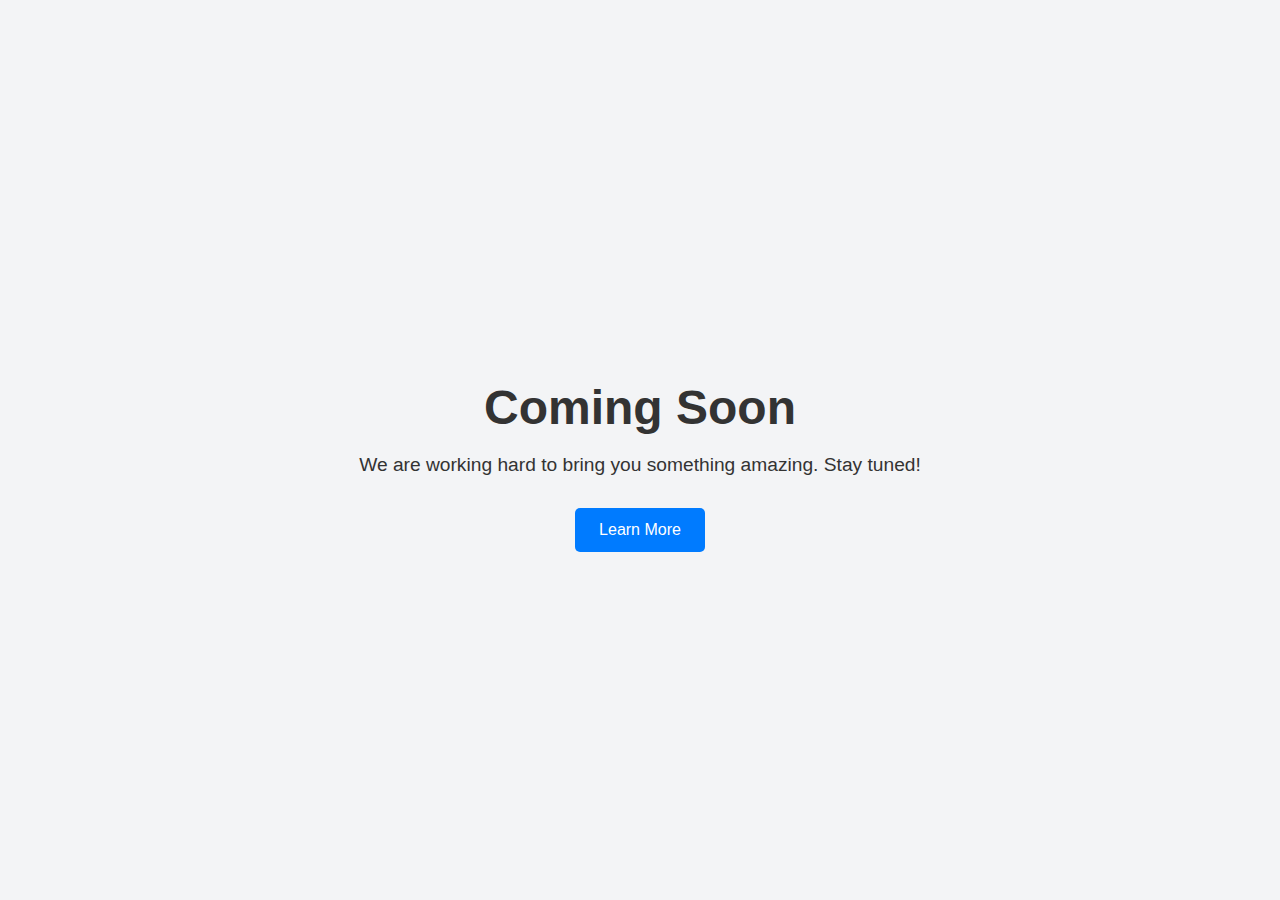
==== docs/index.html @ 0c351335 "estructura de archivos web" ====
<!DOCTYPE html>
<html lang="en">
<head>
    <meta charset="UTF-8">
    <meta name="viewport" content="width=device-width, initial-scale=1.0">
    <title>Placeholder Page</title>
    <style>
        body {
            display: flex;
            justify-content: center;
            align-items: center;
            height: 100vh;
            margin: 0;
            font-family: Arial, sans-serif;
            background-color: #f3f4f6;
            color: #333;
        }
        .container {
            text-align: center;
        }
        h1 {
            font-size: 3rem;
            margin-bottom: 1rem;
        }
        p {
            font-size: 1.2rem;
            margin-bottom: 2rem;
        }
        .button {
            display: inline-block;
            padding: 0.8rem 1.5rem;
            font-size: 1rem;
            color: white;
            background-color: #007bff;
            border: none;
            border-radius: 5px;
            text-decoration: none;
            cursor: pointer;
        }
        .button:hover {
            background-color: #0056b3;
        }
    </style>
</head>
<body>
    <div class="container">
        <h1>Coming Soon</h1>
        <p>We are working hard to bring you something amazing. Stay tuned!</p>
        <a href="#" class="button">Learn More</a>
    </div>
</body>
</html>
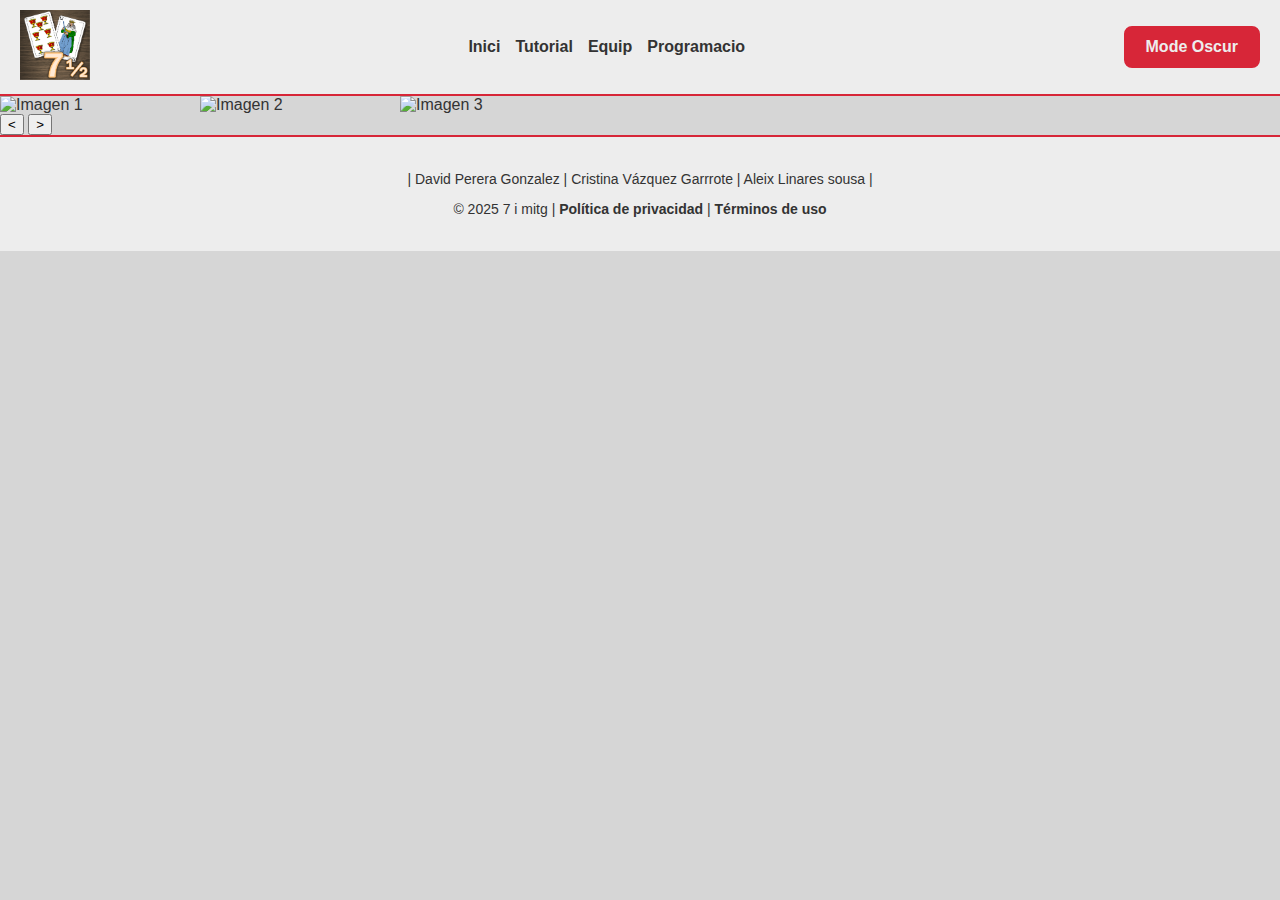
==== commit bb6277b4: "WebPage1" ====
--- a/docs/index.html
+++ b/docs/index.html
@@ -3,50 +3,40 @@
 <head>
     <meta charset="UTF-8">
     <meta name="viewport" content="width=device-width, initial-scale=1.0">
-    <title>Placeholder Page</title>
-    <style>
-        body {
-            display: flex;
-            justify-content: center;
-            align-items: center;
-            height: 100vh;
-            margin: 0;
-            font-family: Arial, sans-serif;
-            background-color: #f3f4f6;
-            color: #333;
-        }
-        .container {
-            text-align: center;
-        }
-        h1 {
-            font-size: 3rem;
-            margin-bottom: 1rem;
-        }
-        p {
-            font-size: 1.2rem;
-            margin-bottom: 2rem;
-        }
-        .button {
-            display: inline-block;
-            padding: 0.8rem 1.5rem;
-            font-size: 1rem;
-            color: white;
-            background-color: #007bff;
-            border: none;
-            border-radius: 5px;
-            text-decoration: none;
-            cursor: pointer;
-        }
-        .button:hover {
-            background-color: #0056b3;
-        }
-    </style>
+    <title>Inici | Projecto 7 i 1/5</title>
+    <link rel="stylesheet" href="CSS/HeaderFooter.css">
+    <link rel="stylesheet" href="CSS/index.css">
 </head>
-<body>
-    <div class="container">
-        <h1>Coming Soon</h1>
-        <p>We are working hard to bring you something amazing. Stay tuned!</p>
-        <a href="#" class="button">Learn More</a>
+<body class="body">
+    <header>
+        <nav class="navbar">
+            <div class="logo"><a href="index.html"><img src="IMG/Logo.png" alt="Logo"></a></div>
+            <ul class="nav-links">
+                <li><a href="index.html">Inici</a></li>
+                <li><a href="tutorial.html">Tutorial</a></li>
+                <li><a href="equip.html">Equip</a></li>
+                <li><a href="programacion.html">Programacio</a></li>
+            </ul>
+            <button id="Mode">Mode Oscur</button>
+        </nav>
+    </header>
+
+    <div class="carousel-container">
+        <div class="carousel">
+            <img src="https://via.placeholder.com/600x400?text=Imagen+1" alt="Imagen 1">
+            <img src="https://via.placeholder.com/600x400?text=Imagen+2" alt="Imagen 2">
+            <img src="https://via.placeholder.com/600x400?text=Imagen+3" alt="Imagen 3">
+        </div>
+        <button class="prev" id="prev">&lt;</button>
+        <button class="next" id="next">&gt;</button>
     </div>
+
+    <footer class="footer">
+        <p>| David Perera Gonzalez | Cristina Vázquez Garrrote | Aleix Linares sousa |</p>
+        <p>&copy; 2025 7 i mitg | <a href="#">Política de privacidad</a> | <a href="#">Términos de uso</a></p>
+    </footer>
+
+    <script src="JS/mode.js"></script>
+    <script src="JS/carrusel.js"></script>
 </body>
-</html>
+</html>--- a/docs/CSS/HeaderFooter.css
+++ b/docs/CSS/HeaderFooter.css
@@ -0,0 +1,175 @@
+/* Estilo Normal */
+.body {
+    margin: 0;
+    font-family: Arial, sans-serif;
+    transition: background-color 0.3s, color 0.3s;
+    background-color: #d6d6d6;
+    color: #333333; 
+}
+
+.navbar {
+    display: flex;
+    justify-content: space-between;
+    align-items: center;
+    padding: 10px 20px;
+    background-color: #EDEDED; 
+    border-bottom: 2px solid #D72638;
+}
+
+.nav-links {
+    list-style: none;
+    display: flex;
+    gap: 15px;
+    margin: 0;
+    padding: 0;
+}
+
+.nav-links li a {
+    text-decoration: none;
+    color: #333333;
+    font-weight: bold;
+    transition: color 0.3s;
+}
+
+.nav-links li a:hover {
+    color: #D72638;
+}
+
+.logo img {
+    width: 70px;
+}
+
+
+#Mode {
+    background-color: #D72638;
+    color: #EDEDED; 
+    border: 2px solid #D72638;
+    border-radius: 8px;
+    padding: 10px 20px;
+    font-size: 16px;
+    font-weight: bold;
+    cursor: pointer;
+    transition: background-color 0.3s, color 0.3s, transform 0.2s;
+}
+
+#Mode:hover {
+    background-color: #EDEDED;
+    color: #D72638;
+    transform: scale(1.05);
+}
+
+#Mode:active {
+    transform: scale(0.95);
+    background-color: #A71E2B; 
+    border-color: #A71E2B; 
+}
+
+
+
+.footer {
+    background-color: #EDEDED; 
+    color: #333333;
+    text-align: center;
+    padding: 20px 0;
+    font-size: 14px;
+    border-top: 2px solid #D72638;
+}
+  
+.footer a {
+    color: #333333;
+    text-decoration: none;
+    font-weight: bold;
+    transition: color 0.3s;
+}
+  
+.footer a:hover {
+    color: #D72638; 
+  }
+  
+
+
+/* Estilo Oscuro */
+
+.body-osc {
+    margin: 0;
+    font-family: Arial, sans-serif;
+    transition: background-color 0.3s, color 0.3s;
+    background-color: #333333; 
+    color: #EDEDED;
+}
+
+.navbar-osc {
+    display: flex;
+    justify-content: space-between;
+    align-items: center;
+    padding: 10px 20px;
+    background-color: #222222;
+    border-bottom: 2px solid #D72638;
+}
+
+.nav-links-osc {
+    list-style: none;
+    display: flex;
+    gap: 15px;
+    margin: 0;
+    padding: 0;
+}
+
+.nav-links-osc li a {
+    text-decoration: none;
+    color: #EDEDED; 
+    font-weight: bold;
+    transition: color 0.3s;
+}
+
+.nav-links-osc li a:hover {
+    color: #D72638; 
+}
+
+.logo-osc img {
+    width: 70px;
+}
+
+#Mode-osc {
+    background-color: #D72638; 
+    color: #333333;
+    border: 2px solid #D72638;
+    border-radius: 8px;
+    padding: 10px 20px;
+    font-size: 16px;
+    font-weight: bold;
+    cursor: pointer;
+    transition: background-color 0.3s, color 0.3s, transform 0.2s;
+}
+
+#Mode-osc:hover {
+    background-color: #333333;
+    color: #D72638;
+    transform: scale(1.05);
+}
+
+#Mode-osc:active {
+    transform: scale(0.95);
+    background-color: #A71E2B;
+    border-color: #A71E2B;
+}
+
+.footer-osc {
+    background-color: #222222;
+    color: #EDEDED;
+    text-align: center;
+    padding: 20px 0;
+    font-size: 14px;
+    border-top: 2px solid #D72638;
+}
+  
+.footer-osc a {
+    color: #EDEDED;
+    text-decoration: none;
+    font-weight: bold;
+    transition: color 0.3s;
+}
+  
+.footer-osc a:hover {
+    color: #D72638;
+}
--- a/docs/CSS/index.css
+++ b/docs/CSS/index.css
@@ -0,0 +1,16 @@
+.carousel-container {
+    position: relative;
+    width: 80%;
+    max-width: 600px;
+    overflow: hidden;
+}
+
+.carousel {
+    display: flex;
+    transition: transform 0.5s ease;
+}
+
+.carousel img {
+    width: 100%;
+    height: auto;
+}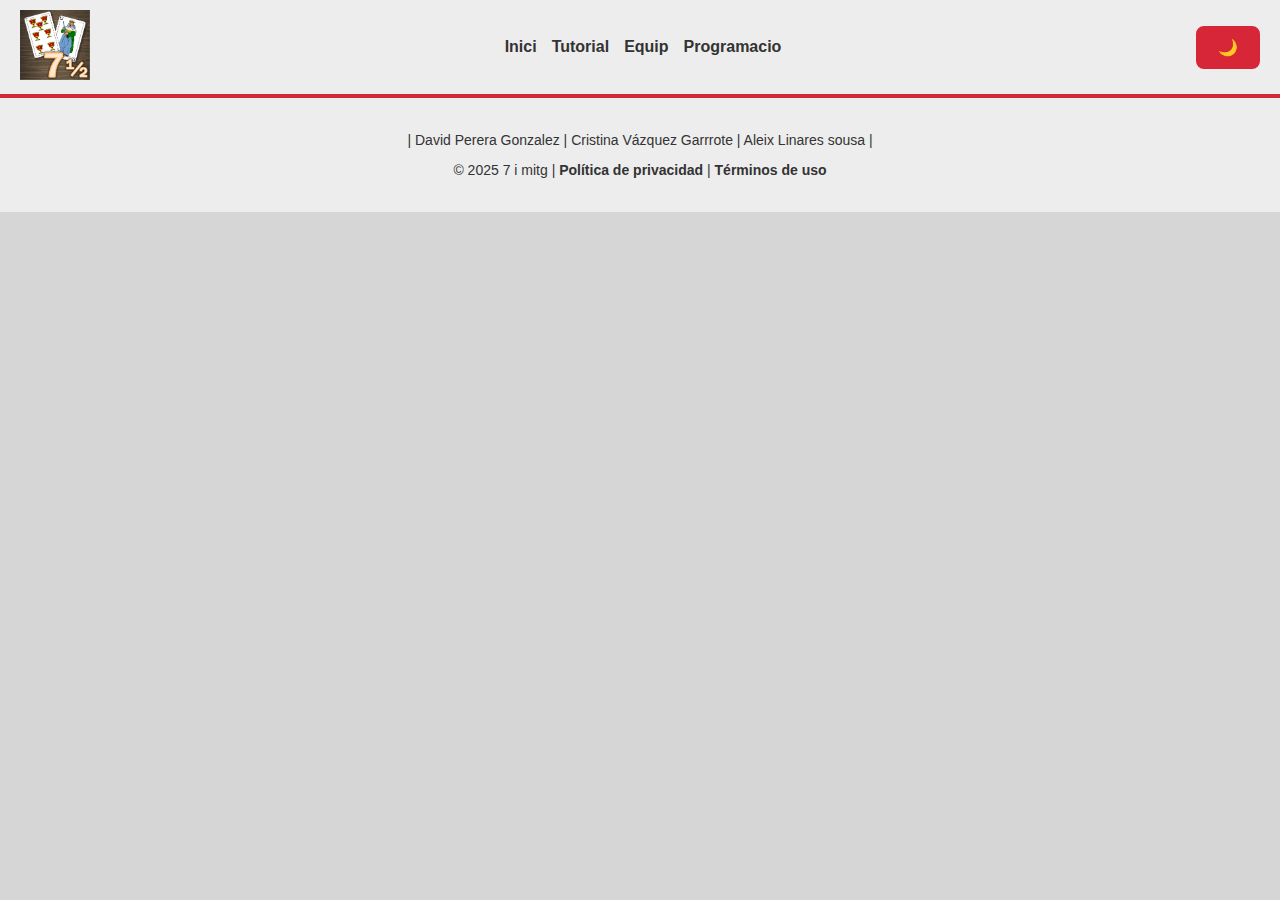
==== commit 4d7eca85: "wp2 10 ene" ====
--- a/docs/index.html
+++ b/docs/index.html
@@ -17,19 +17,11 @@
                 <li><a href="equip.html">Equip</a></li>
                 <li><a href="programacion.html">Programacio</a></li>
             </ul>
-            <button id="Mode">Mode Oscur</button>
+            <button class="modo1" id="Mode">🌙</button>
         </nav>
     </header>
 
-    <div class="carousel-container">
-        <div class="carousel">
-            <img src="https://via.placeholder.com/600x400?text=Imagen+1" alt="Imagen 1">
-            <img src="https://via.placeholder.com/600x400?text=Imagen+2" alt="Imagen 2">
-            <img src="https://via.placeholder.com/600x400?text=Imagen+3" alt="Imagen 3">
-        </div>
-        <button class="prev" id="prev">&lt;</button>
-        <button class="next" id="next">&gt;</button>
-    </div>
+    <button class="modo2" id="Modee">🌙</button>
 
     <footer class="footer">
         <p>| David Perera Gonzalez | Cristina Vázquez Garrrote | Aleix Linares sousa |</p>
--- a/docs/CSS/HeaderFooter.css
+++ b/docs/CSS/HeaderFooter.css
@@ -173,3 +173,248 @@
 .footer-osc a:hover {
     color: #D72638;
 }
+
+.modo2{
+    display: none;
+}
+
+@media (max-width: 768px){
+
+    /* Estilo Normal */
+.body {
+    margin: 0;
+    font-family: Arial, sans-serif;
+    transition: background-color 0.3s, color 0.3s;
+    background-color: #d6d6d6;
+    color: #333333; 
+}
+
+.navbar {
+    display: flex;
+    justify-content: space-between;
+    align-items: center;
+    padding: 10px 20px;
+    background-color: #EDEDED; 
+    border-bottom: 2px solid #D72638;
+}
+
+.nav-links {
+    list-style: none;
+    display: flex;
+    gap: 15px;
+    margin: 0;
+    padding: 0;
+}
+
+.nav-links li a {
+    text-decoration: none;
+    color: #333333;
+    font-weight: bold;
+    transition: color 0.3s;
+}
+
+.nav-links li a:hover {
+    color: #D72638;
+}
+
+.logo img {
+    width: 70px;
+}
+
+
+#Mode {
+    background-color: #D72638;
+    color: #EDEDED; 
+    border: 2px solid #D72638;
+    border-radius: 8px;
+    padding: 10px 20px;
+    font-size: 16px;
+    font-weight: bold;
+    cursor: pointer;
+    transition: background-color 0.3s, color 0.3s, transform 0.2s;
+}
+
+#Mode:hover {
+    background-color: #EDEDED;
+    color: #D72638;
+    transform: scale(1.05);
+}
+
+#Mode:active {
+    transform: scale(0.95);
+    background-color: #A71E2B; 
+    border-color: #A71E2B; 
+}
+
+#Modee {
+    background-color: #D72638;
+    color: #EDEDED; 
+    border: 2px solid #D72638;
+    border-radius: 8px;
+    padding: 10px 20px;
+    font-size: 16px;
+    font-weight: bold;
+    cursor: pointer;
+    position: fixed;
+    bottom: 20px;
+    right: 20px;
+    background-color: #D72638;
+    color: #FFF;
+    border: none;
+    font-size: 18px;
+    cursor: pointer;
+    }
+
+#Modee:hover {
+    background-color: #EDEDED;
+    color: #D72638;
+    transform: scale(1.05);
+}
+
+#Modee:active {
+    transform: scale(0.95);
+    background-color: #A71E2B; 
+    border-color: #A71E2B; 
+}
+
+.footer {
+    background-color: #EDEDED; 
+    color: #333333;
+    text-align: center;
+    padding: 20px 0;
+    font-size: 14px;
+    border-top: 2px solid #D72638;
+}
+  
+.footer a {
+    color: #333333;
+    text-decoration: none;
+    font-weight: bold;
+    transition: color 0.3s;
+}
+  
+.footer a:hover {
+    color: #D72638; 
+  }
+  
+
+
+/* Estilo Oscuro */
+
+.body-osc {
+    margin: 0;
+    font-family: Arial, sans-serif;
+    transition: background-color 0.3s, color 0.3s;
+    background-color: #333333; 
+    color: #EDEDED;
+}
+
+.navbar-osc {
+    display: flex;
+    justify-content: space-between;
+    align-items: center;
+    padding: 10px 20px;
+    background-color: #222222;
+    border-bottom: 2px solid #D72638;
+}
+
+.nav-links-osc {
+    list-style: none;
+    display: flex;
+    gap: 15px;
+    margin: 0;
+    padding: 0;
+}
+
+.nav-links-osc li a {
+    text-decoration: none;
+    color: #EDEDED; 
+    font-weight: bold;
+    transition: color 0.3s;
+}
+
+.nav-links-osc li a:hover {
+    color: #D72638; 
+}
+
+.logo-osc img {
+    width: 70px;
+}
+
+#Mode-osc {
+    background-color: #D72638; 
+    color: #333333;
+    border: 2px solid #D72638;
+    border-radius: 8px;
+    padding: 10px 20px;
+    font-size: 16px;
+    font-weight: bold;
+    cursor: pointer;
+    transition: background-color 0.3s, color 0.3s, transform 0.2s;
+}
+
+#Mode-osc:hover {
+    background-color: #333333;
+    color: #D72638;
+    transform: scale(1.05);
+}
+
+#Mode-osc:active {
+    transform: scale(0.95);
+    background-color: #A71E2B;
+    border-color: #A71E2B;
+}
+
+#Modee-osc {
+    position: fixed;
+    background-color: #D72638; 
+    color: #333333;
+    border: 2px solid #D72638;
+    border-radius: 8px;
+    padding: 10px 20px;
+    font-size: 16px;
+    font-weight: bold;
+    cursor: pointer;
+    transition: background-color 0.3s, color 0.3s, transform 0.2s;
+}
+
+#Modee-osc:hover {
+    background-color: #333333;
+    color: #D72638;
+    transform: scale(1.05);
+}
+
+#Modee-osc:active {
+    transform: scale(0.95);
+    background-color: #A71E2B;
+    border-color: #A71E2B;
+}
+
+.footer-osc {
+    background-color: #222222;
+    color: #EDEDED;
+    text-align: center;
+    padding: 20px 0;
+    font-size: 14px;
+    border-top: 2px solid #D72638;
+}
+  
+.footer-osc a {
+    color: #EDEDED;
+    text-decoration: none;
+    font-weight: bold;
+    transition: color 0.3s;
+}
+  
+.footer-osc a:hover {
+    color: #D72638;
+}
+
+.modo1{
+    display: none;
+}
+
+.modo2{
+    display: flex;
+}
+}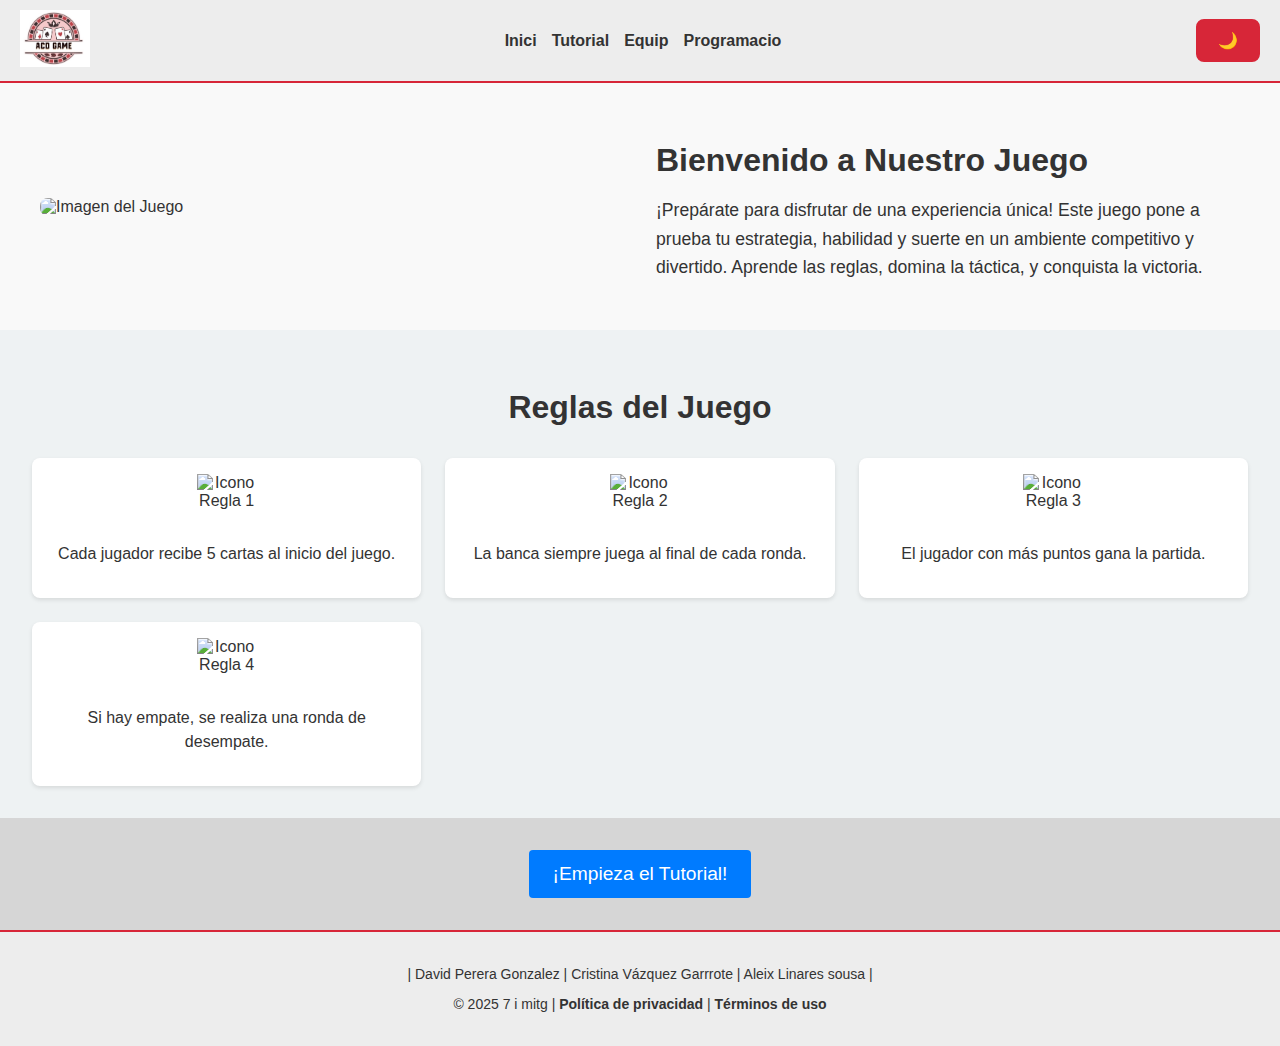
==== commit 30d58c73: "planificacion 13ene" ====
--- a/docs/index.html
+++ b/docs/index.html
@@ -10,7 +10,11 @@
 <body class="body">
     <header>
         <nav class="navbar">
-            <div class="logo"><a href="index.html"><img src="IMG/Logo.png" alt="Logo"></a></div>
+            <div class="menu-icon logo3" id="menuIcon">
+                <div class="logo"><img src="IMG/LOGO_3.jpeg" alt="Logo"></a></div>
+            </div>
+
+            <div class="logo logo2"><a href="index.html"><img src="IMG/LOGO_3.jpeg" alt="Logo"></a></div>
             <ul class="nav-links">
                 <li><a href="index.html">Inici</a></li>
                 <li><a href="tutorial.html">Tutorial</a></li>
@@ -20,6 +24,44 @@
             <button class="modo1" id="Mode">🌙</button>
         </nav>
     </header>
+    
+    <section class="intro">
+        <div class="intro-content">
+          <img src="IMG/game-image.jpg" alt="Imagen del Juego" class="intro-image">
+          <div class="intro-text">
+            <h2>Bienvenido a Nuestro Juego</h2>
+            <p>
+              ¡Prepárate para disfrutar de una experiencia única! Este juego pone a prueba tu estrategia, habilidad y suerte en un ambiente competitivo y divertido. Aprende las reglas, domina la táctica, y conquista la victoria.
+            </p>
+          </div>
+        </div>
+      </section>
+      
+      <section class="rules">
+        <h2>Reglas del Juego</h2>
+        <div class="rules-grid">
+          <div class="rule">
+            <img src="IMG/rule-icon1.png" alt="Icono Regla 1">
+            <p>Cada jugador recibe 5 cartas al inicio del juego.</p>
+          </div>
+          <div class="rule">
+            <img src="IMG/rule-icon2.png" alt="Icono Regla 2">
+            <p>La banca siempre juega al final de cada ronda.</p>
+          </div>
+          <div class="rule">
+            <img src="IMG/rule-icon3.png" alt="Icono Regla 3">
+            <p>El jugador con más puntos gana la partida.</p>
+          </div>
+          <div class="rule">
+            <img src="IMG/rule-icon4.png" alt="Icono Regla 4">
+            <p>Si hay empate, se realiza una ronda de desempate.</p>
+          </div>
+        </div>
+      </section>
+      
+      <section class="cta">
+        <a href="tutorial.html" class="cta-button">¡Empieza el Tutorial!</a>
+      </section>
 
     <button class="modo2" id="Modee">🌙</button>
 
--- a/docs/CSS/HeaderFooter.css
+++ b/docs/CSS/HeaderFooter.css
@@ -53,7 +53,7 @@
 }
 
 #Mode:hover {
-    background-color: #EDEDED;
+    background-color: #a71919;
     color: #D72638;
     transform: scale(1.05);
 }
@@ -178,6 +178,9 @@
     display: none;
 }
 
+.logo3{
+    display: none;
+}
 @media (max-width: 768px){
 
     /* Estilo Normal */
@@ -417,4 +420,98 @@
 .modo2{
     display: flex;
 }
-}+}
+
+
+
+@media (max-width: 768px) {
+    .logo2{
+        display: none;
+    }
+    .navbar {
+        flex-direction: column;  
+        align-items: flex-start;
+    }
+
+    .logo {
+        order: 1;
+    }
+
+    .logo img{
+        width: 50px;
+
+    }
+
+    .logo3{
+        display: flex;
+    }
+    .nav-links {
+        order: 2; 
+        display: none;
+        flex-direction: column;
+        margin-top: 10px;
+    }
+
+    .nav-links.active {
+        display: flex; 
+    }
+
+
+    .navbar-osc {
+        flex-direction: column;  
+        align-items: flex-start;
+    }
+
+    .logo-osc {
+        order: 1;
+    }
+
+    .nav-links-osc {
+        order: 2; 
+        display: none;
+        flex-direction: column;
+        margin-top: 10px;
+
+    }
+
+    .nav-links-osc.active {
+        display: flex; 
+    }
+}
+
+
+@media (max-width: 768px) {
+    .footer {
+        padding: 15px 10px;
+    }
+
+    .footer p {
+        font-size: 12px;
+    }
+
+    .footer a {
+        font-size: 12px;
+    }
+
+    .footer p {
+        line-height: 1.5;
+        word-wrap: break-word;
+    }
+
+    .footer-osc {
+        padding: 15px 10px;
+    }
+
+    .footer-osc p {
+        font-size: 12px;
+    }
+
+    .footer-osc a {
+        font-size: 12px;
+    }
+
+    .footer-osc p {
+        line-height: 1.5;
+        word-wrap: break-word;
+    }
+}
--- a/docs/CSS/index.css
+++ b/docs/CSS/index.css
@@ -0,0 +1,118 @@
+/* General Styles */
+body {
+    font-family: Arial, sans-serif;
+    margin: 0;
+    padding: 0;
+    box-sizing: border-box;
+  }
+  
+  /* Intro Section */
+  .intro {
+    display: flex;
+    align-items: center;
+    justify-content: center;
+    padding: 2rem;
+    background-color: #f9f9f9;
+  }
+  
+  .intro-content {
+    display: flex;
+    flex-wrap: wrap;
+    gap: 2rem;
+    max-width: 1200px;
+    align-items: center;
+  }
+  
+  .intro-image {
+    flex: 1;
+    max-width: 100%;
+    height: auto;
+    border-radius: 8px;
+  }
+  
+  .intro-text {
+    flex: 1;
+  }
+  
+  .intro-text h2 {
+    font-size: 2rem;
+    margin-bottom: 1rem;
+  }
+  
+  .intro-text p {
+    font-size: 1.1rem;
+    line-height: 1.6;
+  }
+  
+  /* Rules Section */
+  .rules {
+    background-color: #eef2f3;
+    padding: 2rem;
+    text-align: center;
+  }
+  
+  .rules h2 {
+    font-size: 2rem;
+    margin-bottom: 2rem;
+  }
+  
+  .rules-grid {
+    display: grid;
+    grid-template-columns: repeat(auto-fit, minmax(300px, 1fr));
+    gap: 1.5rem;
+  }
+  
+  .rule {
+    background: #fff;
+    padding: 1rem;
+    border-radius: 8px;
+    box-shadow: 0 2px 4px rgba(0, 0, 0, 0.1);
+    text-align: center;
+  }
+  
+  .rule img {
+    max-width: 60px;
+    height: auto;
+    margin-bottom: 1rem;
+  }
+  
+  .rule p {
+    font-size: 1rem;
+    line-height: 1.5;
+  }
+  
+  /* Call to Action Section */
+  .cta {
+    text-align: center;
+    padding: 2rem;
+  }
+  
+  .cta-button {
+    display: inline-block;
+    background-color: #007bff;
+    color: #fff;
+    padding: 0.8rem 1.5rem;
+    font-size: 1.2rem;
+    text-decoration: none;
+    border-radius: 4px;
+    transition: transform 0.3s ease, background-color 0.3s ease;
+  }
+  
+  .cta-button:hover {
+    background-color: #0056b3;
+    transform: scale(1.05);
+  }
+  
+  /* Responsiveness */
+  @media (max-width: 768px) {
+    .intro-content {
+      flex-direction: column;
+      text-align: center;
+    }
+  
+    .intro-image,
+    .intro-text {
+      width: 100%;
+    }
+  }
+  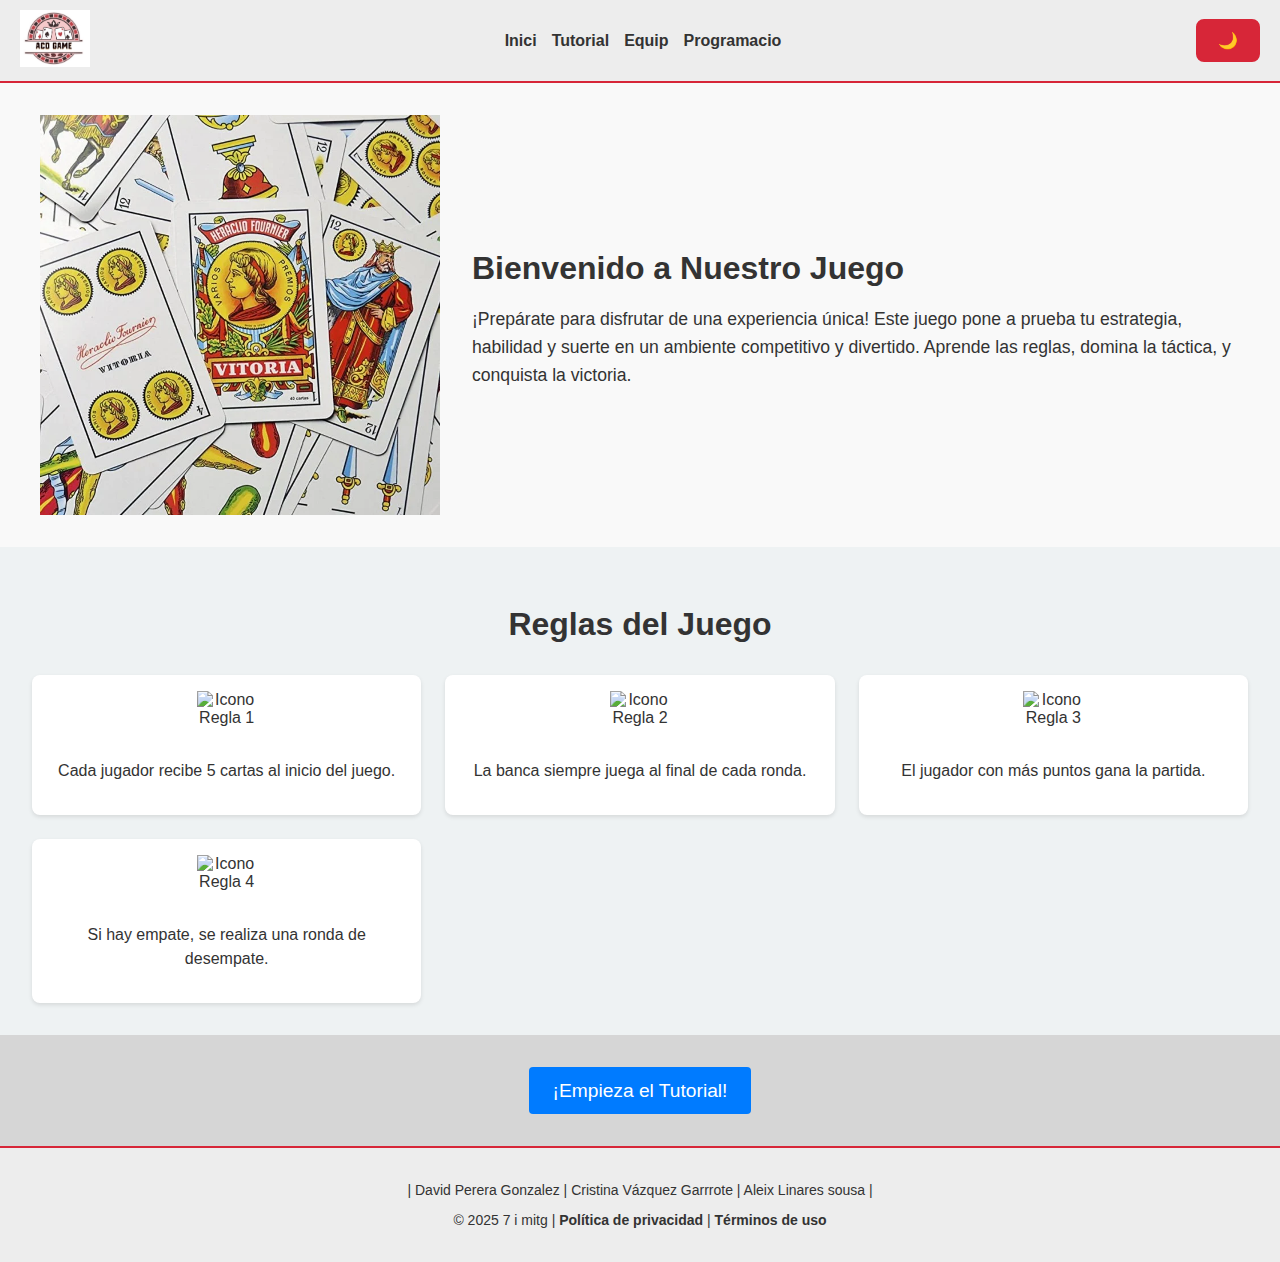
==== commit 43c55a7c: "wp2 13ene" ====
--- a/docs/index.html
+++ b/docs/index.html
@@ -27,7 +27,7 @@
     
     <section class="intro">
         <div class="intro-content">
-          <img src="IMG/game-image.jpg" alt="Imagen del Juego" class="intro-image">
+          <img class="img-principal" src="IMG/baraja-espanola-40-cartas-fournier.jpeg" alt="Imagen del Juego" class="intro-image">
           <div class="intro-text">
             <h2>Bienvenido a Nuestro Juego</h2>
             <p>
@@ -71,6 +71,5 @@
     </footer>
 
     <script src="JS/mode.js"></script>
-    <script src="JS/carrusel.js"></script>
 </body>
 </html>--- a/docs/CSS/index.css
+++ b/docs/CSS/index.css
@@ -1,118 +1,156 @@
-/* General Styles */
-body {
-    font-family: Arial, sans-serif;
-    margin: 0;
-    padding: 0;
-    box-sizing: border-box;
-  }
-  
-  /* Intro Section */
-  .intro {
-    display: flex;
-    align-items: center;
-    justify-content: center;
-    padding: 2rem;
-    background-color: #f9f9f9;
-  }
-  
+
+.intro {
+  display: flex;
+  align-items: center;
+  justify-content: center;
+  padding: 2rem;
+  background-color: #f9f9f9;
+}
+
+.intro-content {
+  display: flex;
+  flex-wrap: wrap;
+  gap: 2rem;
+  max-width: 1200px;
+  align-items: center;
+}
+
+.intro-image {
+  flex: 1;
+  max-width: 100%;
+  height: auto;
+  border-radius: 8px;
+}
+
+.intro-text {
+  flex: 1;
+}
+
+.intro-text h2 {
+  font-size: 2rem;
+  margin-bottom: 1rem;
+}
+
+.intro-text p {
+  font-size: 1.1rem;
+  line-height: 1.6;
+}
+
+.rules {
+  background-color: #eef2f3;
+  padding: 2rem;
+  text-align: center;
+}
+
+.rules h2 {
+  font-size: 2rem;
+  margin-bottom: 2rem;
+}
+
+.rules-grid {
+  display: grid;
+  grid-template-columns: repeat(auto-fit, minmax(300px, 1fr));
+  gap: 1.5rem;
+}
+
+.rule {
+  background: #fff;
+  padding: 1rem;
+  border-radius: 8px;
+  box-shadow: 0 2px 4px rgba(0, 0, 0, 0.1);
+  text-align: center;
+}
+
+.rule img {
+  max-width: 60px;
+  height: auto;
+  margin-bottom: 1rem;
+}
+
+.rule p {
+  font-size: 1rem;
+  line-height: 1.5;
+}
+
+/* Call to Action Section */
+.cta {
+  text-align: center;
+  padding: 2rem;
+}
+
+.cta-button {
+  display: inline-block;
+  background-color: #007bff;
+  color: #fff;
+  padding: 0.8rem 1.5rem;
+  font-size: 1.2rem;
+  text-decoration: none;
+  border-radius: 4px;
+  transition: transform 0.3s ease, background-color 0.3s ease;
+}
+
+.cta-button:hover {
+  background-color: #0056b3;
+  transform: scale(1.05);
+}
+
+.img-principal{
+  width: 400px;
+}
+
+
+
+.intro-osc {
+  display: flex;
+  align-items: center;
+  justify-content: center;
+  padding: 2rem;
+  background-color: #222222;
+}
+
+.rules-osc {
+  background-color: #222222;
+  padding: 2rem;
+  text-align: center;
+}
+
+.rules-osc h2 {
+  font-size: 2rem;
+  margin-bottom: 2rem;
+}
+
+.rule-osc {
+  background: rgb(54, 54, 54);
+  padding: 1rem;
+  border-radius: 8px;
+  box-shadow: 0 2px 4px rgba(0, 0, 0, 0.1);
+  text-align: center;
+}
+
+.rule-osc img {
+  max-width: 60px;
+  height: auto;
+  margin-bottom: 1rem;
+}
+
+.rule-osc p {
+  font-size: 1rem;
+  line-height: 1.5;
+}
+
+
+@media (max-width: 768px) {
   .intro-content {
-    display: flex;
-    flex-wrap: wrap;
-    gap: 2rem;
-    max-width: 1200px;
-    align-items: center;
-  }
-  
-  .intro-image {
-    flex: 1;
-    max-width: 100%;
-    height: auto;
-    border-radius: 8px;
-  }
-  
-  .intro-text {
-    flex: 1;
-  }
-  
-  .intro-text h2 {
-    font-size: 2rem;
-    margin-bottom: 1rem;
-  }
-  
-  .intro-text p {
-    font-size: 1.1rem;
-    line-height: 1.6;
-  }
-  
-  /* Rules Section */
-  .rules {
-    background-color: #eef2f3;
-    padding: 2rem;
+    flex-direction: column;
     text-align: center;
   }
-  
-  .rules h2 {
-    font-size: 2rem;
-    margin-bottom: 2rem;
+
+  .intro-image,
+  .intro-text {
+    width: 100%;
   }
-  
-  .rules-grid {
-    display: grid;
-    grid-template-columns: repeat(auto-fit, minmax(300px, 1fr));
-    gap: 1.5rem;
+
+  .img-principal{
+    width: 200px;
   }
-  
-  .rule {
-    background: #fff;
-    padding: 1rem;
-    border-radius: 8px;
-    box-shadow: 0 2px 4px rgba(0, 0, 0, 0.1);
-    text-align: center;
-  }
-  
-  .rule img {
-    max-width: 60px;
-    height: auto;
-    margin-bottom: 1rem;
-  }
-  
-  .rule p {
-    font-size: 1rem;
-    line-height: 1.5;
-  }
-  
-  /* Call to Action Section */
-  .cta {
-    text-align: center;
-    padding: 2rem;
-  }
-  
-  .cta-button {
-    display: inline-block;
-    background-color: #007bff;
-    color: #fff;
-    padding: 0.8rem 1.5rem;
-    font-size: 1.2rem;
-    text-decoration: none;
-    border-radius: 4px;
-    transition: transform 0.3s ease, background-color 0.3s ease;
-  }
-  
-  .cta-button:hover {
-    background-color: #0056b3;
-    transform: scale(1.05);
-  }
-  
-  /* Responsiveness */
-  @media (max-width: 768px) {
-    .intro-content {
-      flex-direction: column;
-      text-align: center;
-    }
-  
-    .intro-image,
-    .intro-text {
-      width: 100%;
-    }
-  }
-  +}
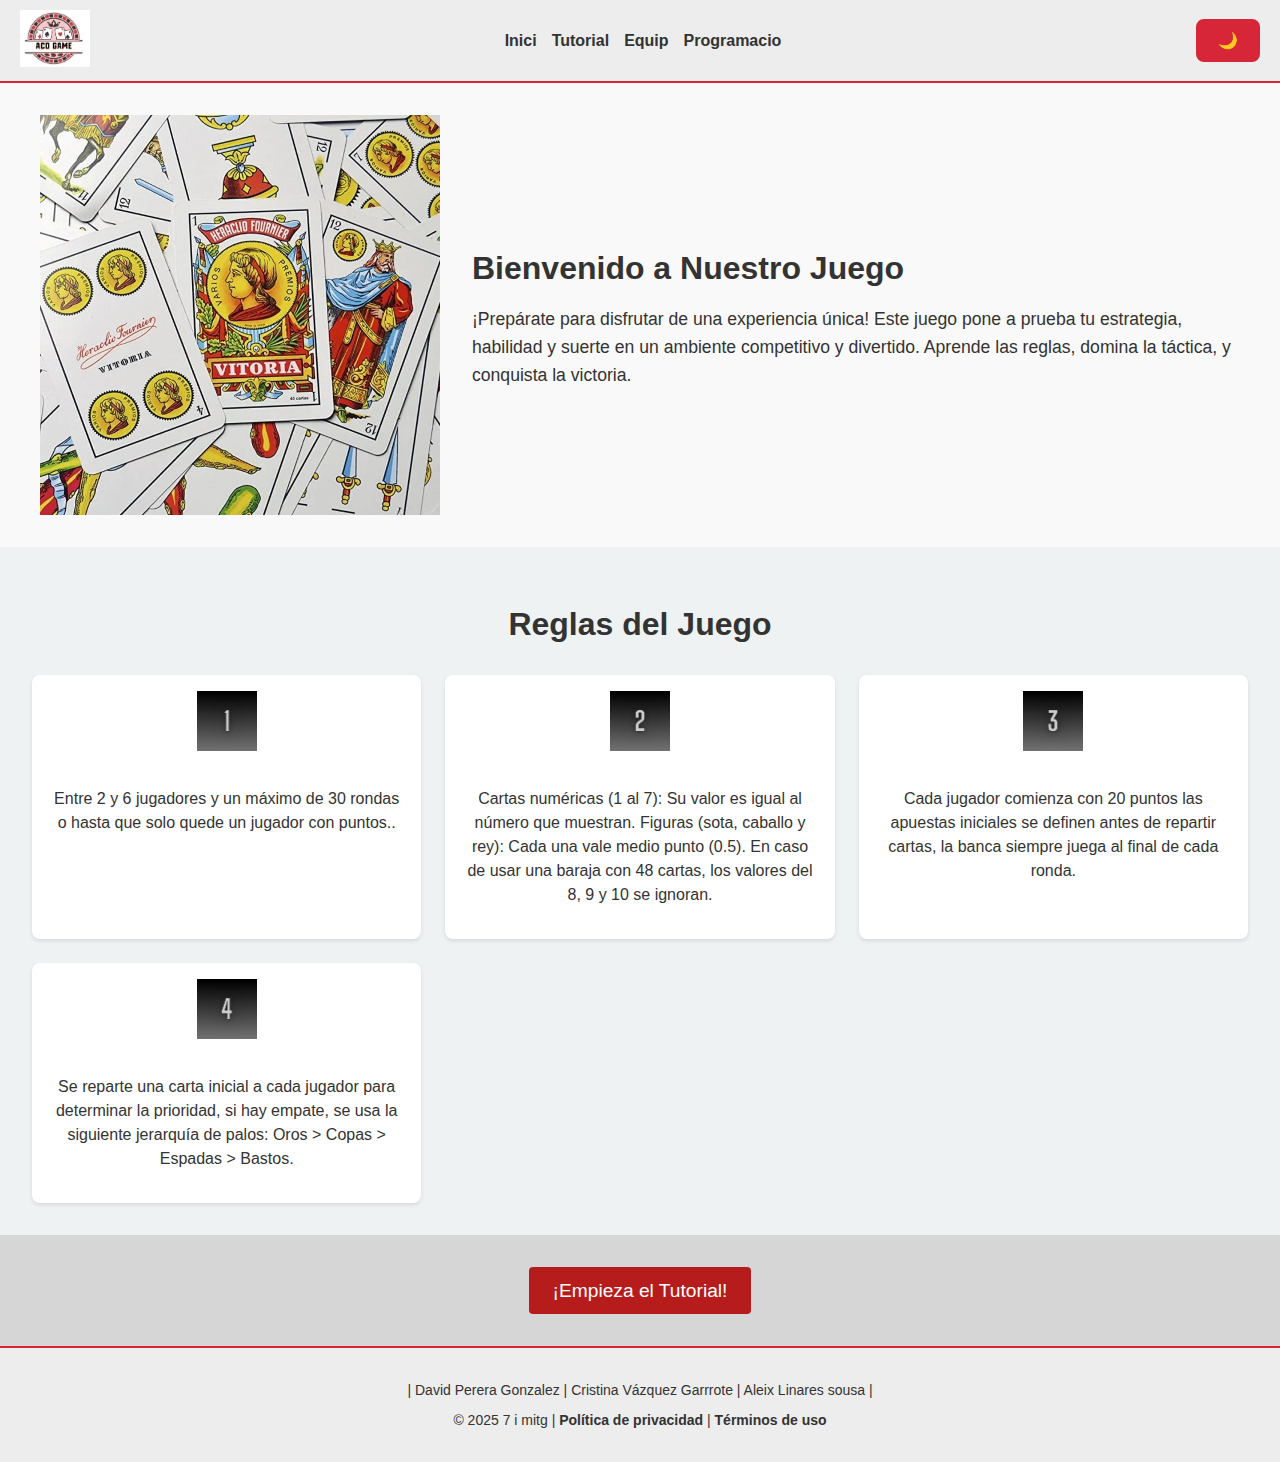
==== commit 697e7d19: "web18ene" ====
--- a/docs/index.html
+++ b/docs/index.html
@@ -41,20 +41,25 @@
         <h2>Reglas del Juego</h2>
         <div class="rules-grid">
           <div class="rule">
-            <img src="IMG/rule-icon1.png" alt="Icono Regla 1">
-            <p>Cada jugador recibe 5 cartas al inicio del juego.</p>
+            <img src="IMG/1.png" alt="Icono Regla 1">
+            <p>Entre 2 y 6 jugadores y un máximo de 30 rondas o hasta que solo quede un jugador con puntos..</p>
           </div>
           <div class="rule">
-            <img src="IMG/rule-icon2.png" alt="Icono Regla 2">
-            <p>La banca siempre juega al final de cada ronda.</p>
+            <img src="IMG/2.png" alt="Icono Regla 2">
+            <p>Cartas numéricas (1 al 7): Su valor es igual al número que muestran.
+              Figuras (sota, caballo y rey): Cada una vale medio punto (0.5).
+              En caso de usar una baraja con 48 cartas, los valores del 8, 9 y 10 se ignoran.</p>
           </div>
           <div class="rule">
-            <img src="IMG/rule-icon3.png" alt="Icono Regla 3">
-            <p>El jugador con más puntos gana la partida.</p>
+            <img src="IMG/3.png" alt="Icono Regla 3">
+            <p>Cada jugador comienza con 20 puntos
+              las apuestas iniciales se definen antes de repartir cartas,
+              la banca siempre juega al final de cada ronda.</p>
           </div>
           <div class="rule">
-            <img src="IMG/rule-icon4.png" alt="Icono Regla 4">
-            <p>Si hay empate, se realiza una ronda de desempate.</p>
+            <img src="IMG/4.png" alt="Icono Regla 4">
+            <p>Se reparte una carta inicial a cada jugador para determinar la prioridad, 
+              si hay empate, se usa la siguiente jerarquía de palos: Oros > Copas > Espadas > Bastos.</p>
           </div>
         </div>
       </section>
--- a/docs/CSS/HeaderFooter.css
+++ b/docs/CSS/HeaderFooter.css
@@ -1,22 +1,36 @@
-/* Estilo Normal */
-.body {
+.body, .body-osc {
     margin: 0;
     font-family: Arial, sans-serif;
     transition: background-color 0.3s, color 0.3s;
-    background-color: #d6d6d6;
-    color: #333333; 
 }
 
-.navbar {
+.body {
+    background-color: #d6d6d6;
+    color: #333333;
+}
+
+.body-osc {
+    background-color: #333333;
+    color: #EDEDED;
+}
+
+.navbar, .navbar-osc {
     display: flex;
     justify-content: space-between;
     align-items: center;
     padding: 10px 20px;
-    background-color: #EDEDED; 
     border-bottom: 2px solid #D72638;
 }
 
-.nav-links {
+.navbar {
+    background-color: #EDEDED;
+}
+
+.navbar-osc {
+    background-color: #222222;
+}
+
+.nav-links, .nav-links-osc {
     list-style: none;
     display: flex;
     gap: 15px;
@@ -24,25 +38,31 @@
     padding: 0;
 }
 
-.nav-links li a {
+.nav-links li a, .nav-links-osc li a {
     text-decoration: none;
-    color: #333333;
     font-weight: bold;
     transition: color 0.3s;
 }
 
-.nav-links li a:hover {
+.nav-links li a {
+    color: #333333;
+}
+
+.nav-links-osc li a {
+    color: #EDEDED;
+}
+
+.nav-links li a:hover, .nav-links-osc li a:hover {
     color: #D72638;
 }
 
-.logo img {
+.logo img, .logo-osc img {
     width: 70px;
 }
 
-
-#Mode {
+#Mode, #Modee, #Mode-osc, #Modee-osc {
     background-color: #D72638;
-    color: #EDEDED; 
+    color: #EDEDED;
     border: 2px solid #D72638;
     border-radius: 8px;
     padding: 10px 20px;
@@ -52,466 +72,112 @@
     transition: background-color 0.3s, color 0.3s, transform 0.2s;
 }
 
-#Mode:hover {
+#Mode:hover, #Modee:hover, #Mode-osc:hover, #Modee-osc:hover {
     background-color: #a71919;
     color: #D72638;
     transform: scale(1.05);
 }
 
-#Mode:active {
+#Mode:active, #Modee:active, #Mode-osc:active, #Modee-osc:active {
     transform: scale(0.95);
-    background-color: #A71E2B; 
-    border-color: #A71E2B; 
+    background-color: #A71E2B;
+    border-color: #A71E2B;
 }
 
+#Modee, #Modee-osc {
+    display: none;
+    position: fixed;
+    bottom: 20px;
+    right: 20px;
+}
 
-
-.footer {
-    background-color: #EDEDED; 
-    color: #333333;
+.footer, .footer-osc {
     text-align: center;
     padding: 20px 0;
     font-size: 14px;
     border-top: 2px solid #D72638;
 }
-  
-.footer a {
+
+.footer {
+    background-color: #EDEDED;
     color: #333333;
-    text-decoration: none;
-    font-weight: bold;
-    transition: color 0.3s;
-}
-  
-.footer a:hover {
-    color: #D72638; 
-  }
-  
-
-
-/* Estilo Oscuro */
-
-.body-osc {
-    margin: 0;
-    font-family: Arial, sans-serif;
-    transition: background-color 0.3s, color 0.3s;
-    background-color: #333333; 
-    color: #EDEDED;
-}
-
-.navbar-osc {
-    display: flex;
-    justify-content: space-between;
-    align-items: center;
-    padding: 10px 20px;
-    background-color: #222222;
-    border-bottom: 2px solid #D72638;
-}
-
-.nav-links-osc {
-    list-style: none;
-    display: flex;
-    gap: 15px;
-    margin: 0;
-    padding: 0;
-}
-
-.nav-links-osc li a {
-    text-decoration: none;
-    color: #EDEDED; 
-    font-weight: bold;
-    transition: color 0.3s;
-}
-
-.nav-links-osc li a:hover {
-    color: #D72638; 
-}
-
-.logo-osc img {
-    width: 70px;
-}
-
-#Mode-osc {
-    background-color: #D72638; 
-    color: #333333;
-    border: 2px solid #D72638;
-    border-radius: 8px;
-    padding: 10px 20px;
-    font-size: 16px;
-    font-weight: bold;
-    cursor: pointer;
-    transition: background-color 0.3s, color 0.3s, transform 0.2s;
-}
-
-#Mode-osc:hover {
-    background-color: #333333;
-    color: #D72638;
-    transform: scale(1.05);
-}
-
-#Mode-osc:active {
-    transform: scale(0.95);
-    background-color: #A71E2B;
-    border-color: #A71E2B;
 }
 
 .footer-osc {
     background-color: #222222;
     color: #EDEDED;
-    text-align: center;
-    padding: 20px 0;
-    font-size: 14px;
-    border-top: 2px solid #D72638;
 }
-  
-.footer-osc a {
-    color: #EDEDED;
+
+.footer a, .footer-osc a {
     text-decoration: none;
     font-weight: bold;
     transition: color 0.3s;
 }
-  
-.footer-osc a:hover {
-    color: #D72638;
+
+.footer a {
+    color: #333333;
 }
 
-.modo2{
-    display: none;
+.footer-osc a {
+    color: #EDEDED;
+}
+
+.footer a:hover, .footer-osc a:hover {
+    color: #D72638;
 }
 
 .logo3{
     display: none;
 }
-@media (max-width: 768px){
-
-    /* Estilo Normal */
-.body {
-    margin: 0;
-    font-family: Arial, sans-serif;
-    transition: background-color 0.3s, color 0.3s;
-    background-color: #d6d6d6;
-    color: #333333; 
-}
-
-.navbar {
-    display: flex;
-    justify-content: space-between;
-    align-items: center;
-    padding: 10px 20px;
-    background-color: #EDEDED; 
-    border-bottom: 2px solid #D72638;
-}
-
-.nav-links {
-    list-style: none;
-    display: flex;
-    gap: 15px;
-    margin: 0;
-    padding: 0;
-}
-
-.nav-links li a {
-    text-decoration: none;
-    color: #333333;
-    font-weight: bold;
-    transition: color 0.3s;
-}
-
-.nav-links li a:hover {
-    color: #D72638;
-}
-
-.logo img {
-    width: 70px;
-}
-
-
-#Mode {
-    background-color: #D72638;
-    color: #EDEDED; 
-    border: 2px solid #D72638;
-    border-radius: 8px;
-    padding: 10px 20px;
-    font-size: 16px;
-    font-weight: bold;
-    cursor: pointer;
-    transition: background-color 0.3s, color 0.3s, transform 0.2s;
-}
-
-#Mode:hover {
-    background-color: #EDEDED;
-    color: #D72638;
-    transform: scale(1.05);
-}
-
-#Mode:active {
-    transform: scale(0.95);
-    background-color: #A71E2B; 
-    border-color: #A71E2B; 
-}
-
-#Modee {
-    background-color: #D72638;
-    color: #EDEDED; 
-    border: 2px solid #D72638;
-    border-radius: 8px;
-    padding: 10px 20px;
-    font-size: 16px;
-    font-weight: bold;
-    cursor: pointer;
-    position: fixed;
-    bottom: 20px;
-    right: 20px;
-    background-color: #D72638;
-    color: #FFF;
-    border: none;
-    font-size: 18px;
-    cursor: pointer;
-    }
-
-#Modee:hover {
-    background-color: #EDEDED;
-    color: #D72638;
-    transform: scale(1.05);
-}
-
-#Modee:active {
-    transform: scale(0.95);
-    background-color: #A71E2B; 
-    border-color: #A71E2B; 
-}
-
-.footer {
-    background-color: #EDEDED; 
-    color: #333333;
-    text-align: center;
-    padding: 20px 0;
-    font-size: 14px;
-    border-top: 2px solid #D72638;
-}
-  
-.footer a {
-    color: #333333;
-    text-decoration: none;
-    font-weight: bold;
-    transition: color 0.3s;
-}
-  
-.footer a:hover {
-    color: #D72638; 
-  }
-  
-
-
-/* Estilo Oscuro */
-
-.body-osc {
-    margin: 0;
-    font-family: Arial, sans-serif;
-    transition: background-color 0.3s, color 0.3s;
-    background-color: #333333; 
-    color: #EDEDED;
-}
-
-.navbar-osc {
-    display: flex;
-    justify-content: space-between;
-    align-items: center;
-    padding: 10px 20px;
-    background-color: #222222;
-    border-bottom: 2px solid #D72638;
-}
-
-.nav-links-osc {
-    list-style: none;
-    display: flex;
-    gap: 15px;
-    margin: 0;
-    padding: 0;
-}
-
-.nav-links-osc li a {
-    text-decoration: none;
-    color: #EDEDED; 
-    font-weight: bold;
-    transition: color 0.3s;
-}
-
-.nav-links-osc li a:hover {
-    color: #D72638; 
-}
-
-.logo-osc img {
-    width: 70px;
-}
-
-#Mode-osc {
-    background-color: #D72638; 
-    color: #333333;
-    border: 2px solid #D72638;
-    border-radius: 8px;
-    padding: 10px 20px;
-    font-size: 16px;
-    font-weight: bold;
-    cursor: pointer;
-    transition: background-color 0.3s, color 0.3s, transform 0.2s;
-}
-
-#Mode-osc:hover {
-    background-color: #333333;
-    color: #D72638;
-    transform: scale(1.05);
-}
-
-#Mode-osc:active {
-    transform: scale(0.95);
-    background-color: #A71E2B;
-    border-color: #A71E2B;
-}
-
-#Modee-osc {
-    position: fixed;
-    background-color: #D72638; 
-    color: #333333;
-    border: 2px solid #D72638;
-    border-radius: 8px;
-    padding: 10px 20px;
-    font-size: 16px;
-    font-weight: bold;
-    cursor: pointer;
-    transition: background-color 0.3s, color 0.3s, transform 0.2s;
-}
-
-#Modee-osc:hover {
-    background-color: #333333;
-    color: #D72638;
-    transform: scale(1.05);
-}
-
-#Modee-osc:active {
-    transform: scale(0.95);
-    background-color: #A71E2B;
-    border-color: #A71E2B;
-}
-
-.footer-osc {
-    background-color: #222222;
-    color: #EDEDED;
-    text-align: center;
-    padding: 20px 0;
-    font-size: 14px;
-    border-top: 2px solid #D72638;
-}
-  
-.footer-osc a {
-    color: #EDEDED;
-    text-decoration: none;
-    font-weight: bold;
-    transition: color 0.3s;
-}
-  
-.footer-osc a:hover {
-    color: #D72638;
-}
-
-.modo1{
-    display: none;
-}
-
-.modo2{
-    display: flex;
-}
-}
-
-
 
 @media (max-width: 768px) {
-    .logo2{
-        display: none;
-    }
-    .navbar {
+    .navbar, .navbar-osc {
         flex-direction: column;  
         align-items: flex-start;
     }
 
-    .logo {
-        order: 1;
+    .logo img, .logo-osc img {
+        width: 50px;
     }
 
-    .logo img{
-        width: 50px;
+    .nav-links, .nav-links-osc {
+        flex-direction: column;
+        margin-top: 10px;
+        display: none;
+    }
 
+    .nav-links.active, .nav-links-osc.active {
+        display: flex;
+    }
+
+    .footer, .footer-osc {
+        padding: 15px 10px;
+    }
+
+    .footer a, .footer-osc a {
+        font-size: 12px;
+    }
+
+    .footer p, .footer-osc p {
+        font-size: 12px;
+        line-height: 1.5;
+        word-wrap: break-word;
     }
 
     .logo3{
         display: flex;
     }
-    .nav-links {
-        order: 2; 
+    
+    .logo2{
         display: none;
-        flex-direction: column;
-        margin-top: 10px;
     }
-
-    .nav-links.active {
-        display: flex; 
+    .modo1{
+        display: none;
     }
-
-
-    .navbar-osc {
-        flex-direction: column;  
-        align-items: flex-start;
-    }
-
-    .logo-osc {
-        order: 1;
-    }
-
-    .nav-links-osc {
-        order: 2; 
-        display: none;
-        flex-direction: column;
-        margin-top: 10px;
-
-    }
-
-    .nav-links-osc.active {
-        display: flex; 
+    #Modee, #Modee-osc {
+        display: flex;
+        position: fixed;
+        bottom: 20px;
+        right: 20px;
     }
 }
-
-
-@media (max-width: 768px) {
-    .footer {
-        padding: 15px 10px;
-    }
-
-    .footer p {
-        font-size: 12px;
-    }
-
-    .footer a {
-        font-size: 12px;
-    }
-
-    .footer p {
-        line-height: 1.5;
-        word-wrap: break-word;
-    }
-
-    .footer-osc {
-        padding: 15px 10px;
-    }
-
-    .footer-osc p {
-        font-size: 12px;
-    }
-
-    .footer-osc a {
-        font-size: 12px;
-    }
-
-    .footer-osc p {
-        line-height: 1.5;
-        word-wrap: break-word;
-    }
-}
--- a/docs/CSS/index.css
+++ b/docs/CSS/index.css
@@ -1,10 +1,16 @@
-
-.intro {
+.intro, .intro-osc {
   display: flex;
   align-items: center;
   justify-content: center;
   padding: 2rem;
+}
+
+.intro {
   background-color: #f9f9f9;
+}
+
+.intro-osc {
+  background-color: #222222;
 }
 
 .intro-content {
@@ -36,13 +42,20 @@
   line-height: 1.6;
 }
 
-.rules {
-  background-color: #eef2f3;
+.rules, .rules-osc {
   padding: 2rem;
   text-align: center;
 }
 
-.rules h2 {
+.rules {
+  background-color: #eef2f3;
+}
+
+.rules-osc {
+  background-color: #222222;
+}
+
+.rules h2, .rules-osc h2 {
   font-size: 2rem;
   margin-bottom: 2rem;
 }
@@ -53,26 +66,32 @@
   gap: 1.5rem;
 }
 
+.rule, .rule-osc {
+  padding: 1rem;
+  border-radius: 8px;
+  text-align: center;
+  box-shadow: 0 2px 4px rgba(0, 0, 0, 0.1);
+}
+
 .rule {
   background: #fff;
-  padding: 1rem;
-  border-radius: 8px;
-  box-shadow: 0 2px 4px rgba(0, 0, 0, 0.1);
-  text-align: center;
 }
 
-.rule img {
+.rule-osc {
+  background: rgb(54, 54, 54);
+}
+
+.rule img, .rule-osc img {
   max-width: 60px;
   height: auto;
   margin-bottom: 1rem;
 }
 
-.rule p {
+.rule p, .rule-osc p {
   font-size: 1rem;
   line-height: 1.5;
 }
 
-/* Call to Action Section */
 .cta {
   text-align: center;
   padding: 2rem;
@@ -80,7 +99,7 @@
 
 .cta-button {
   display: inline-block;
-  background-color: #007bff;
+  background-color: rgb(182, 28, 28);
   color: #fff;
   padding: 0.8rem 1.5rem;
   font-size: 1.2rem;
@@ -90,67 +109,25 @@
 }
 
 .cta-button:hover {
-  background-color: #0056b3;
+  background-color: rgb(231, 74, 74);
   transform: scale(1.05);
 }
 
-.img-principal{
+.img-principal {
   width: 400px;
 }
 
-
-
-.intro-osc {
-  display: flex;
-  align-items: center;
-  justify-content: center;
-  padding: 2rem;
-  background-color: #222222;
-}
-
-.rules-osc {
-  background-color: #222222;
-  padding: 2rem;
-  text-align: center;
-}
-
-.rules-osc h2 {
-  font-size: 2rem;
-  margin-bottom: 2rem;
-}
-
-.rule-osc {
-  background: rgb(54, 54, 54);
-  padding: 1rem;
-  border-radius: 8px;
-  box-shadow: 0 2px 4px rgba(0, 0, 0, 0.1);
-  text-align: center;
-}
-
-.rule-osc img {
-  max-width: 60px;
-  height: auto;
-  margin-bottom: 1rem;
-}
-
-.rule-osc p {
-  font-size: 1rem;
-  line-height: 1.5;
-}
-
-
 @media (max-width: 768px) {
   .intro-content {
-    flex-direction: column;
-    text-align: center;
+      flex-direction: column;
+      text-align: center;
   }
 
-  .intro-image,
-  .intro-text {
-    width: 100%;
+  .intro-image, .intro-text {
+      width: 100%;
   }
 
-  .img-principal{
-    width: 200px;
+  .img-principal {
+      width: 200px;
   }
 }
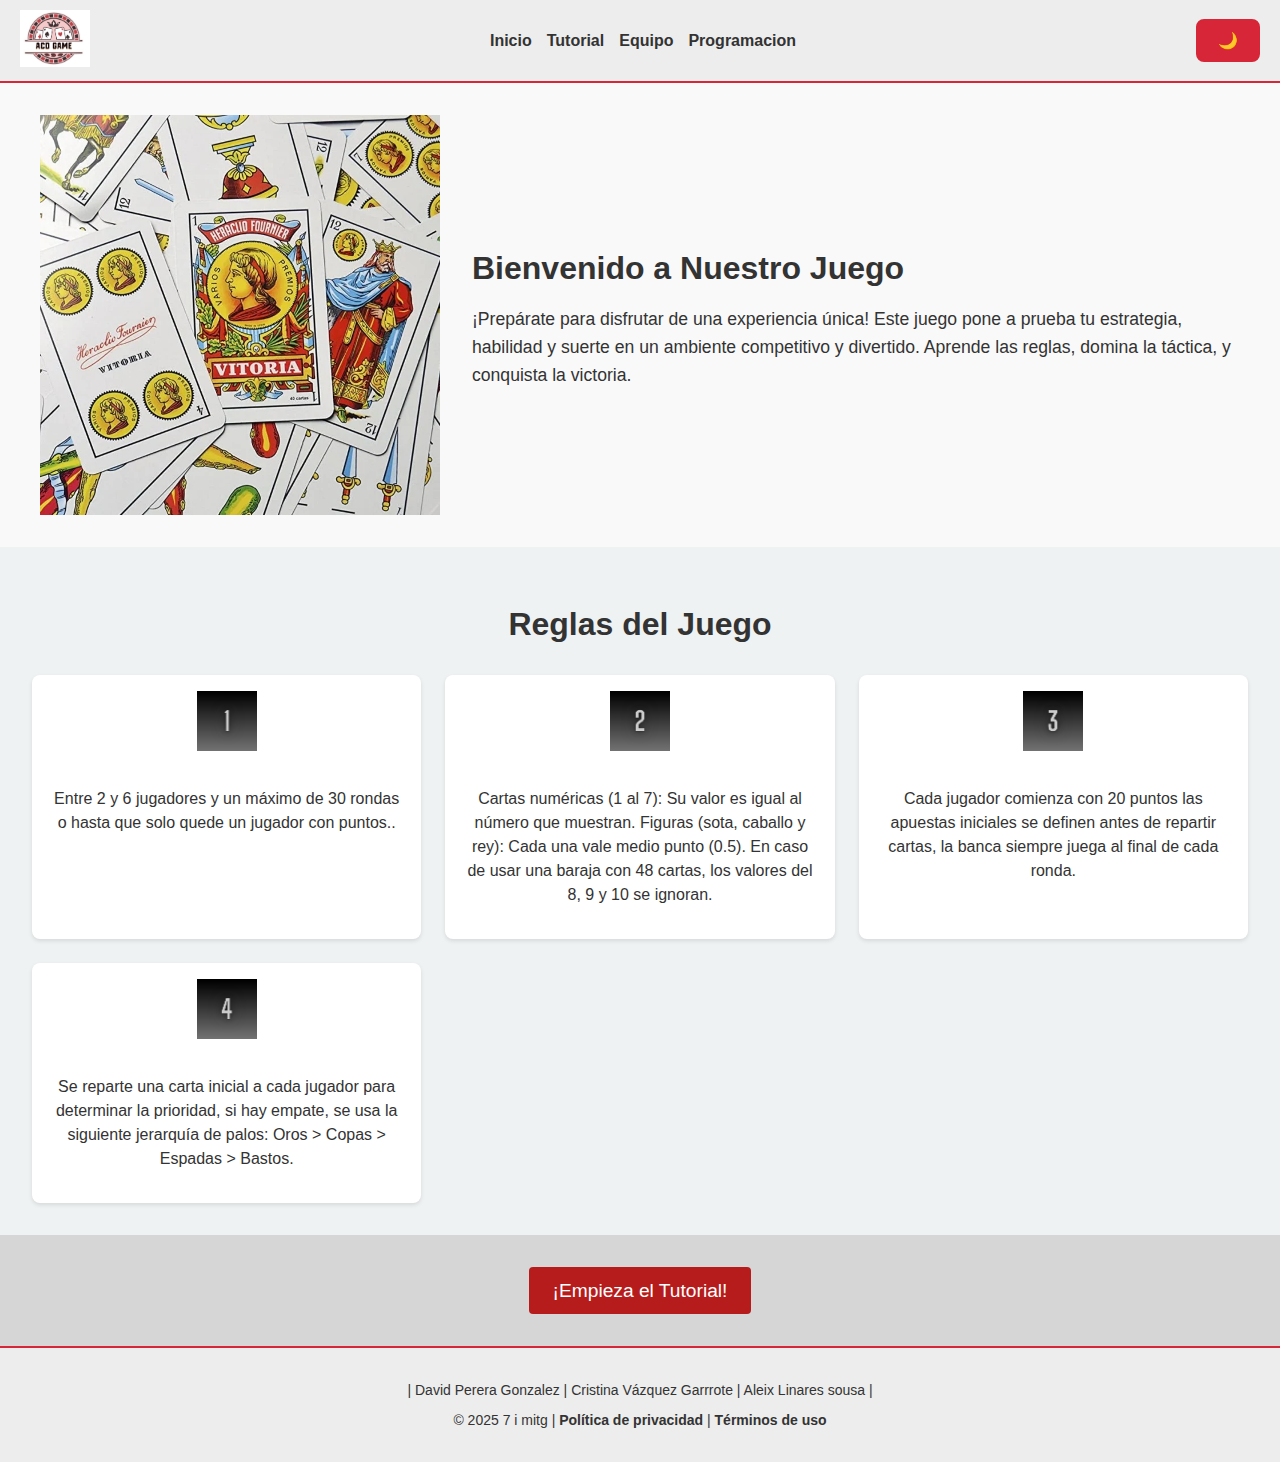
==== commit 92cca02b: "web2" ====
--- a/docs/index.html
+++ b/docs/index.html
@@ -16,10 +16,10 @@
 
             <div class="logo logo2"><a href="index.html"><img src="IMG/LOGO_3.jpeg" alt="Logo"></a></div>
             <ul class="nav-links">
-                <li><a href="index.html">Inici</a></li>
+                <li><a href="index.html">Inicio</a></li>
                 <li><a href="tutorial.html">Tutorial</a></li>
-                <li><a href="equip.html">Equip</a></li>
-                <li><a href="programacion.html">Programacio</a></li>
+                <li><a href="equip.html">Equipo</a></li>
+                <li><a href="programacion.html">Programacion</a></li>
             </ul>
             <button class="modo1" id="Mode">🌙</button>
         </nav>
--- a/docs/CSS/HeaderFooter.css
+++ b/docs/CSS/HeaderFooter.css
@@ -91,11 +91,17 @@
     right: 20px;
 }
 
+
+
 .footer, .footer-osc {
     text-align: center;
     padding: 20px 0;
     font-size: 14px;
     border-top: 2px solid #D72638;
+
+    bottom: 0;
+    width: 100%;
+    left: 0; 
 }
 
 .footer {
